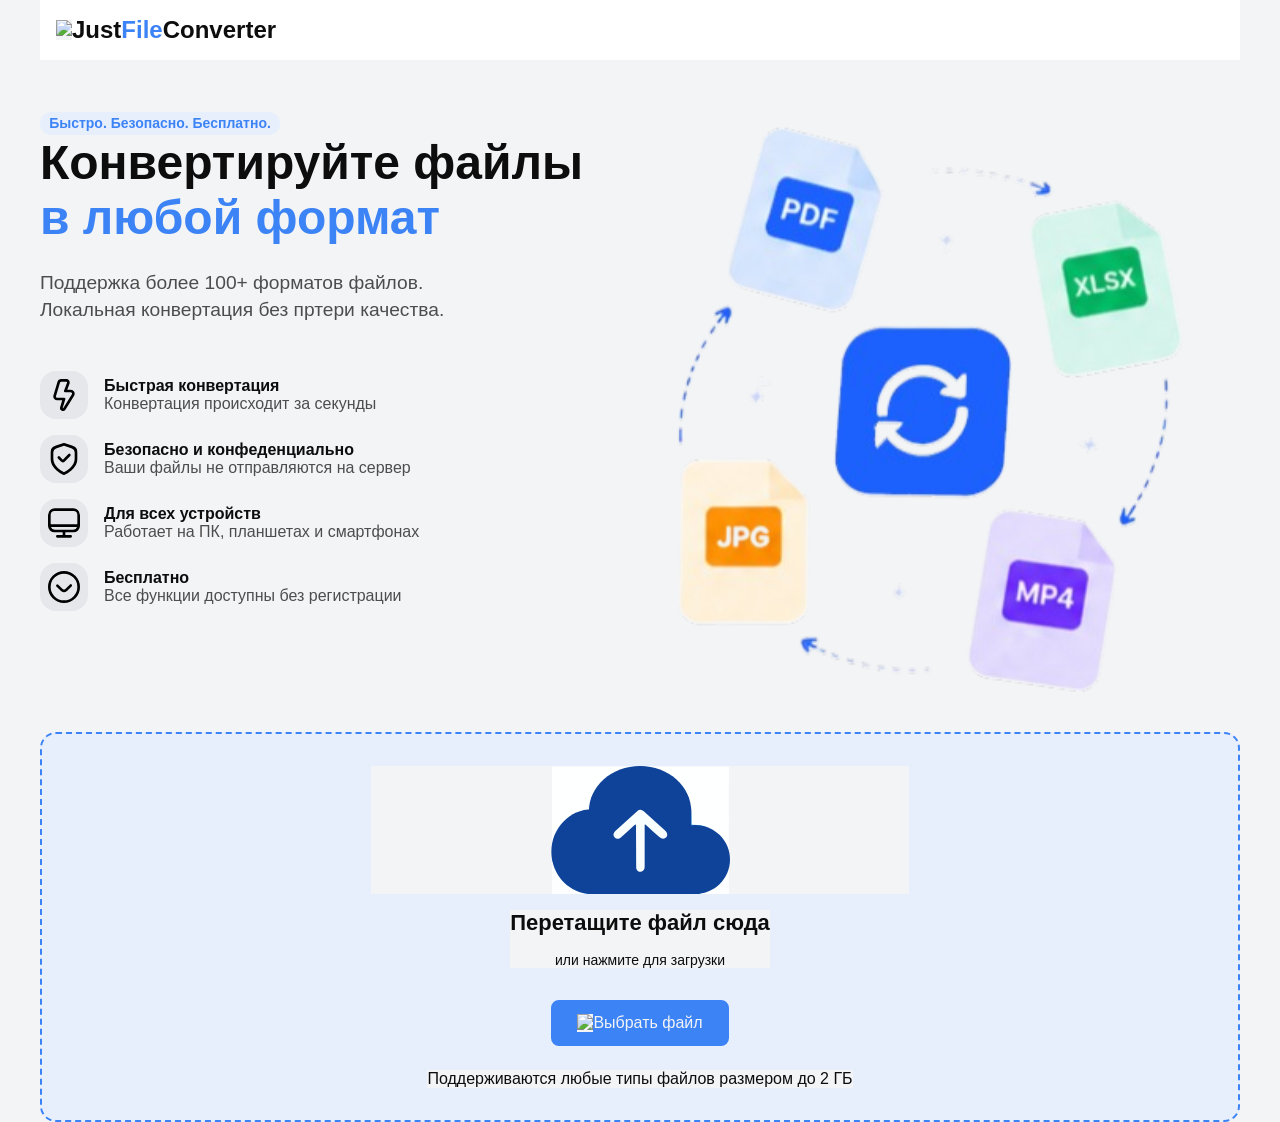
==== JustConverter/main.html @ 88031d58 "Add files via upload" ====
<!DOCTYPE html>
<html lang="ru">
<meta charset="UTF-8">
<head>
    <link rel="stylesheet" href="styles.css">
    <script src="script.js" defer></script>
    <title>Just File Converter</title>
</head>
<body>
    <header>
        <picture>
            <source srcset="icons/" media="(prefers-color-scheme: dark)">
            <img src="icons/">
        </picture>
        <p class="header__title">Just<span class="header__title-highlight">File</span>Converter</p>
    </header>

    <section class="hero">
        <div class="hero-desc">
            <div class="hero-desc-upper">
                <p class="hero-desc__slogan">Быстро. Безопасно. Бесплатно.</p>
                <h1 class="hero-desc__title">Конвертируйте файлы <span class="hero-desc__title-highlight">в любой формат</span></h1>
                <h2 class="hero-desc__subtitle">Поддержка более 100+ форматов файлов.<br>Локальная конвертация без пртери качества.</h2>
            </div>
            <ul class="hero-desc-lower">
                <article class="hero-desc__advantage">
                    <img class="hero-desc__advantage-icon" src="images/icons/bolt.svg">
                    <p class="hero-desc__advantage-desc">Быстрая конвертация<br><span class="hero-desc__advantage-desc-desc">Конвертация происходит за секунды</span></p>
                </article>
                <article class="hero-desc__advantage">
                    <img class="hero-desc__advantage-icon" src="images/icons/shield.svg">
                    <p class="hero-desc__advantage-desc">Безопасно и конфеденциально<br><span class="hero-desc__advantage-desc-desc">Ваши файлы не отправляются на сервер</span></p>
                </article>
                <article class="hero-desc__advantage">
                    <img class="hero-desc__advantage-icon" src="images/icons/computer.svg">
                    <p class="hero-desc__advantage-desc">Для всех устройств<br><span class="hero-desc__advantage-desc-desc">Работает на ПК, планшетах и смартфонах</span></p>
                </article>
                <article class="hero-desc__advantage">
                    <img class="hero-desc__advantage-icon" src="images/icons/check.svg">
                    <p class="hero-desc__advantage-desc">Бесплатно<br><span class="hero-desc__advantage-desc-desc">Все функции доступны без регистрации</span></p>
                </article>
            </ul>
        </div>
        <div class="hero-img">
            <img src="images/hero.png" width="632" height="632">
        </div>
    </section>

    <label class="converter">
        <img class="converter__icon" src="images/cloud.svg" height="128" width="auto">
        <p class="converter__desc-upper">Перетащите файл сюда<br><span class="converter__desc-lower">или нажмите для загрузки</span></p>
        <span class="upload-button"><img class="upload-button-icon" src="images/icons/">Выбрать файл</span>
        <input id="converter__file-input" type="file" hidden>
        <p class="converter__file-size-text">Поддерживаются любые типы файлов размером до 2 ГБ</p>
    </label>
<!-- 
    <section class="hero">
        <h1 class="hero__title">Fast. Private. Universal.</h1>
        <p class="hero__desc">Convert any files instantly and securely within your browser, keeping your data entirely on your device.</p>
    </section>

    <section class="converter">
        <label class="converter__dropzone">
            <p class="dropzone-desc">Drag & drop file(s) here<br><span class="dropzone-desc-or">or</span></p>
            <span class="upload-button">Upload files</span>
            <input id="converter__file-input" type="file" hidden>
        </label>
    </section> -->
    
</body>
</html>
---- JustConverter/styles.css ----
:root {
    color-scheme: light dark;
    --bg-dark: light-dark(hsl(220 13% 91%), hsl(0 0% 10%));
    --bg: light-dark(hsl(220 14% 96%),hsl(0 0% 17%));
    --bg-light: light-dark(hsl(0 0% 100%), hsl(0 0% 60%));
    --text: light-dark(hsl(0 0% 5%), hsl(0 0% 95%));
    --text-muted: light-dark(hsl(0 0% 30%), hsl(0 0% 70%));
    --text-focus: var(--bg);
    --border: hsl(0 0% 30%);
    --gradient: linear-gradient(0deg, var(--bg) 95%, var(--bg-light));
    --gradient-hover: linear-gradient(0deg, var(--bg), var(--bg-light));
    --highlight: hsl(0 0% 60%);
    --primary: light-dark(hsl(217, 91%, 60%), hsl(73 71% 51%));
    --primary-muted: light-dark(hsl(219 85 95),hsl(72 50% 20%));
    --danger: hsl(0 50% 60%);
    --warning: hsl(60 51% 60%);
    --success: hsl(121 51% 60%);
    --info: hsl(240 50% 70%);
    --negative: light-dark(none, invert());
}

* {
    margin: 0;
    padding: 0;
    box-sizing: border-box;
    background: light-dark(var(--bg), var(--bg-dark));
}

body {
    font-family: 'Segoe UI', sans-serif;
    color: var(--text);
    max-width: 1200px;
    margin: 0 auto;
}


header {
    display: flex;
    align-items: center;
    background: light-dark(var(--bg-light), var(--bg));
    padding: 1rem;
}

.header__title {
    background: light-dark(var(--bg-light), var(--bg));
    color: var(--text);
    font-size: 24px;
    font-weight: 700;
}

.header__title-highlight {
    background: light-dark(var(--bg-light), var(--bg));
    color: var(--primary);
}


.hero {
    display: flex;
    flex-direction: row;
    margin-top: 4vh;
}

.hero-desc {
    display: flex;
    flex-direction: column;
}

.hero-desc__slogan {
    display: flex;
    justify-content: center;
    max-width: 240px;
    font-size: 14px;
    font-weight: 600;
    color: var(--primary);
    background: var(--primary-muted);
    padding: 4px 6px;
    padding-top: 3px;
    margin-top: 16px;
    border-radius: 1.5rem;
}

.hero-desc__title {
    font-size: 3rem;
    /* max-width: 50%; */
}

.hero-desc__title-highlight {
    color: var(--primary);
}

.hero-desc__subtitle {
    margin-top: 1.5rem;
    margin-bottom: 2rem;
    font-size: 1.2rem;
    font-weight: 400;
    color: var(--text-muted);
    line-height: 1.7rem;
}


.hero-desc-lower {
    display: flex;
    flex-direction: column;
    gap: 1rem;
    margin-top: 16px;
}

.hero-desc__advantage {
    display: flex;
    align-items: center;
    gap: 16px;
}

.hero-desc__advantage-icon {
    width: 48px;
    height: auto;
    padding: 0.5rem;
    background: light-dark(var(--bg-dark), var(--bg));
    border-radius: 1rem;
}

.hero-desc__advantage-desc {
    font-weight: 600;
}

.hero-desc__advantage-desc-desc {
    font-weight: normal;
    color: var(--text-muted);
}


.converter {
    background: light-dark(var(--primary-muted), var(--bg-dark));
    padding: 2rem;
    border-radius: 1rem;
    border: 2px dashed var(--primary);
    display: flex;
    flex-direction: column;
    align-items: center;
}

.converter__desc-upper {
    font-weight: 600;
    font-size: 22px;
    display: flex;
    flex-direction: column;
    align-items: center;
    gap: 16px;
    margin-top: 16px;
}

.converter__desc-lower {
    font-weight: normal;
    font-size: 14px;
}

.converter__dropzone {
    padding: 1.5rem;
    border: 2px dashed var(--border);
    border-radius: 1rem;
    display: flex;
    flex-direction: column;
    cursor: pointer;
    background: var(--bg);
}

.upload-button {
    border: 2px solid var(--primary);
    border-radius: 0.5rem;
    background: var(--primary);
    padding: 0.75rem 1.5rem;
    max-width: 200px;
    font-weight: 500;
    color: var(--text-focus);
    display: flex;
    justify-content: center;
    margin-top: 32px;
    margin-bottom: 24px;
}
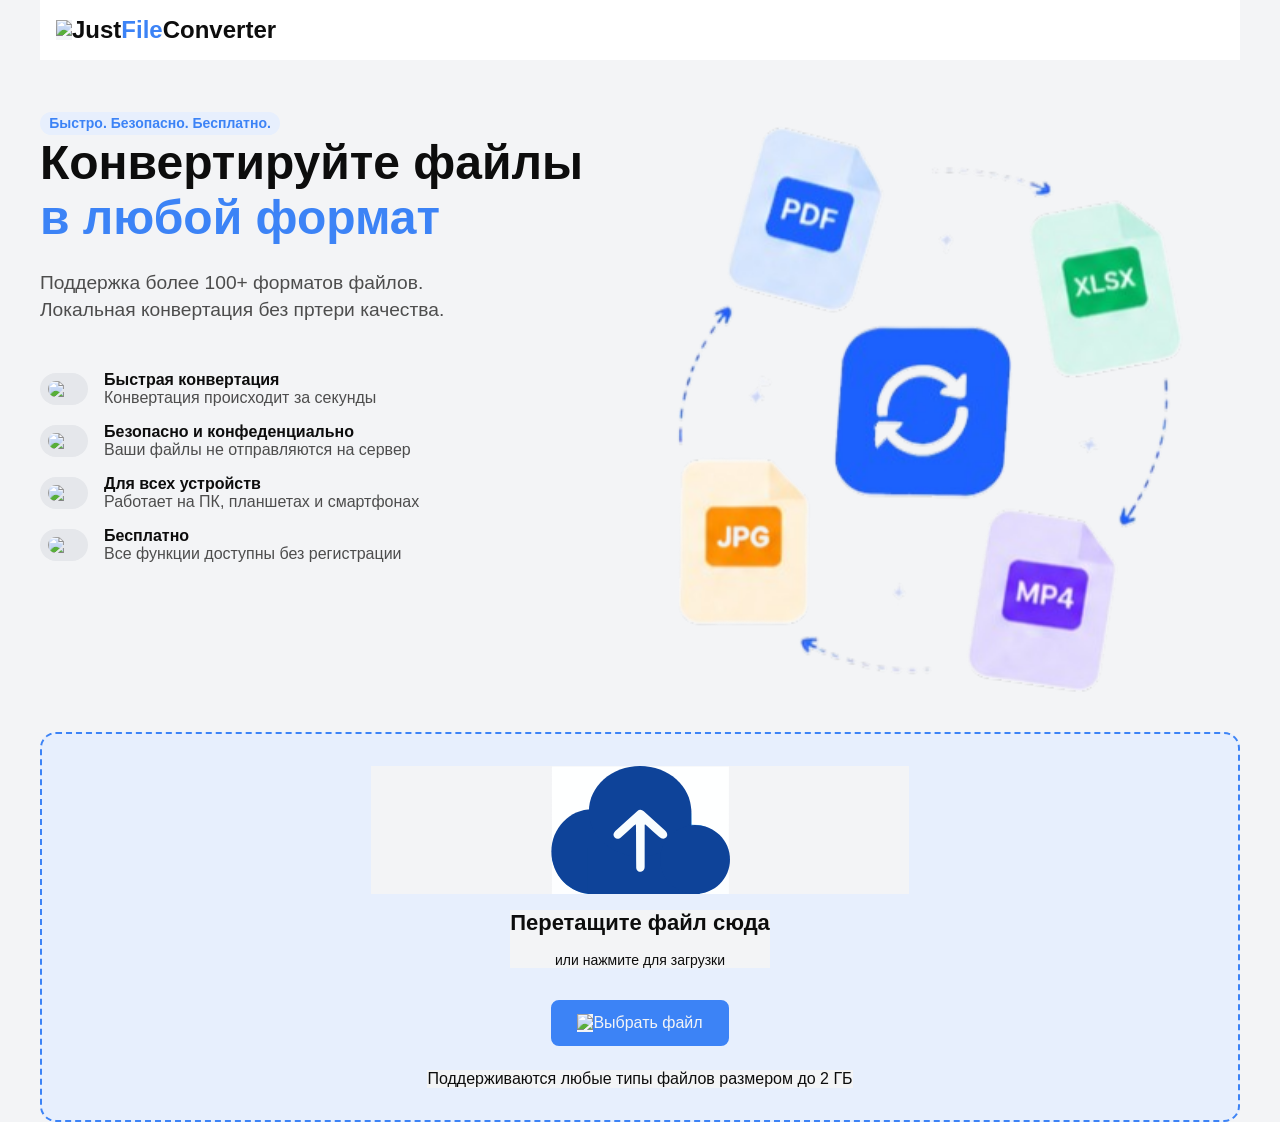
==== commit 06ea6943: "Initial commit" ====
--- a/JustConverter/main.html
+++ b/JustConverter/main.html
@@ -1,8 +1,11 @@
 <!DOCTYPE html>
 <html lang="ru">
-<meta charset="UTF-8">
+<meta charset="UTF-8" name="viewport" content="width=device-width, initial-scale=1.0">
 <head>
     <link rel="stylesheet" href="styles.css">
+    <style>
+        
+    </style>
     <script src="script.js" defer></script>
     <title>Just File Converter</title>
 </head>
@@ -24,19 +27,19 @@
             </div>
             <ul class="hero-desc-lower">
                 <article class="hero-desc__advantage">
-                    <img class="hero-desc__advantage-icon" src="images/icons/bolt.svg">
+                    <img class="hero-desc__advantage-icon" src="icons/bolt.svg">
                     <p class="hero-desc__advantage-desc">Быстрая конвертация<br><span class="hero-desc__advantage-desc-desc">Конвертация происходит за секунды</span></p>
                 </article>
                 <article class="hero-desc__advantage">
-                    <img class="hero-desc__advantage-icon" src="images/icons/shield.svg">
+                    <img class="hero-desc__advantage-icon" src="icons/shield.svg">
                     <p class="hero-desc__advantage-desc">Безопасно и конфеденциально<br><span class="hero-desc__advantage-desc-desc">Ваши файлы не отправляются на сервер</span></p>
                 </article>
                 <article class="hero-desc__advantage">
-                    <img class="hero-desc__advantage-icon" src="images/icons/computer.svg">
+                    <img class="hero-desc__advantage-icon" src="icons/computer.svg">
                     <p class="hero-desc__advantage-desc">Для всех устройств<br><span class="hero-desc__advantage-desc-desc">Работает на ПК, планшетах и смартфонах</span></p>
                 </article>
                 <article class="hero-desc__advantage">
-                    <img class="hero-desc__advantage-icon" src="images/icons/check.svg">
+                    <img class="hero-desc__advantage-icon" src="icons/check.svg">
                     <p class="hero-desc__advantage-desc">Бесплатно<br><span class="hero-desc__advantage-desc-desc">Все функции доступны без регистрации</span></p>
                 </article>
             </ul>
@@ -49,7 +52,7 @@
     <label class="converter">
         <img class="converter__icon" src="images/cloud.svg" height="128" width="auto">
         <p class="converter__desc-upper">Перетащите файл сюда<br><span class="converter__desc-lower">или нажмите для загрузки</span></p>
-        <span class="upload-button"><img class="upload-button-icon" src="images/icons/">Выбрать файл</span>
+        <span class="upload-button"><img class="upload-button-icon" src="icons/">Выбрать файл</span>
         <input id="converter__file-input" type="file" hidden>
         <p class="converter__file-size-text">Поддерживаются любые типы файлов размером до 2 ГБ</p>
     </label>
